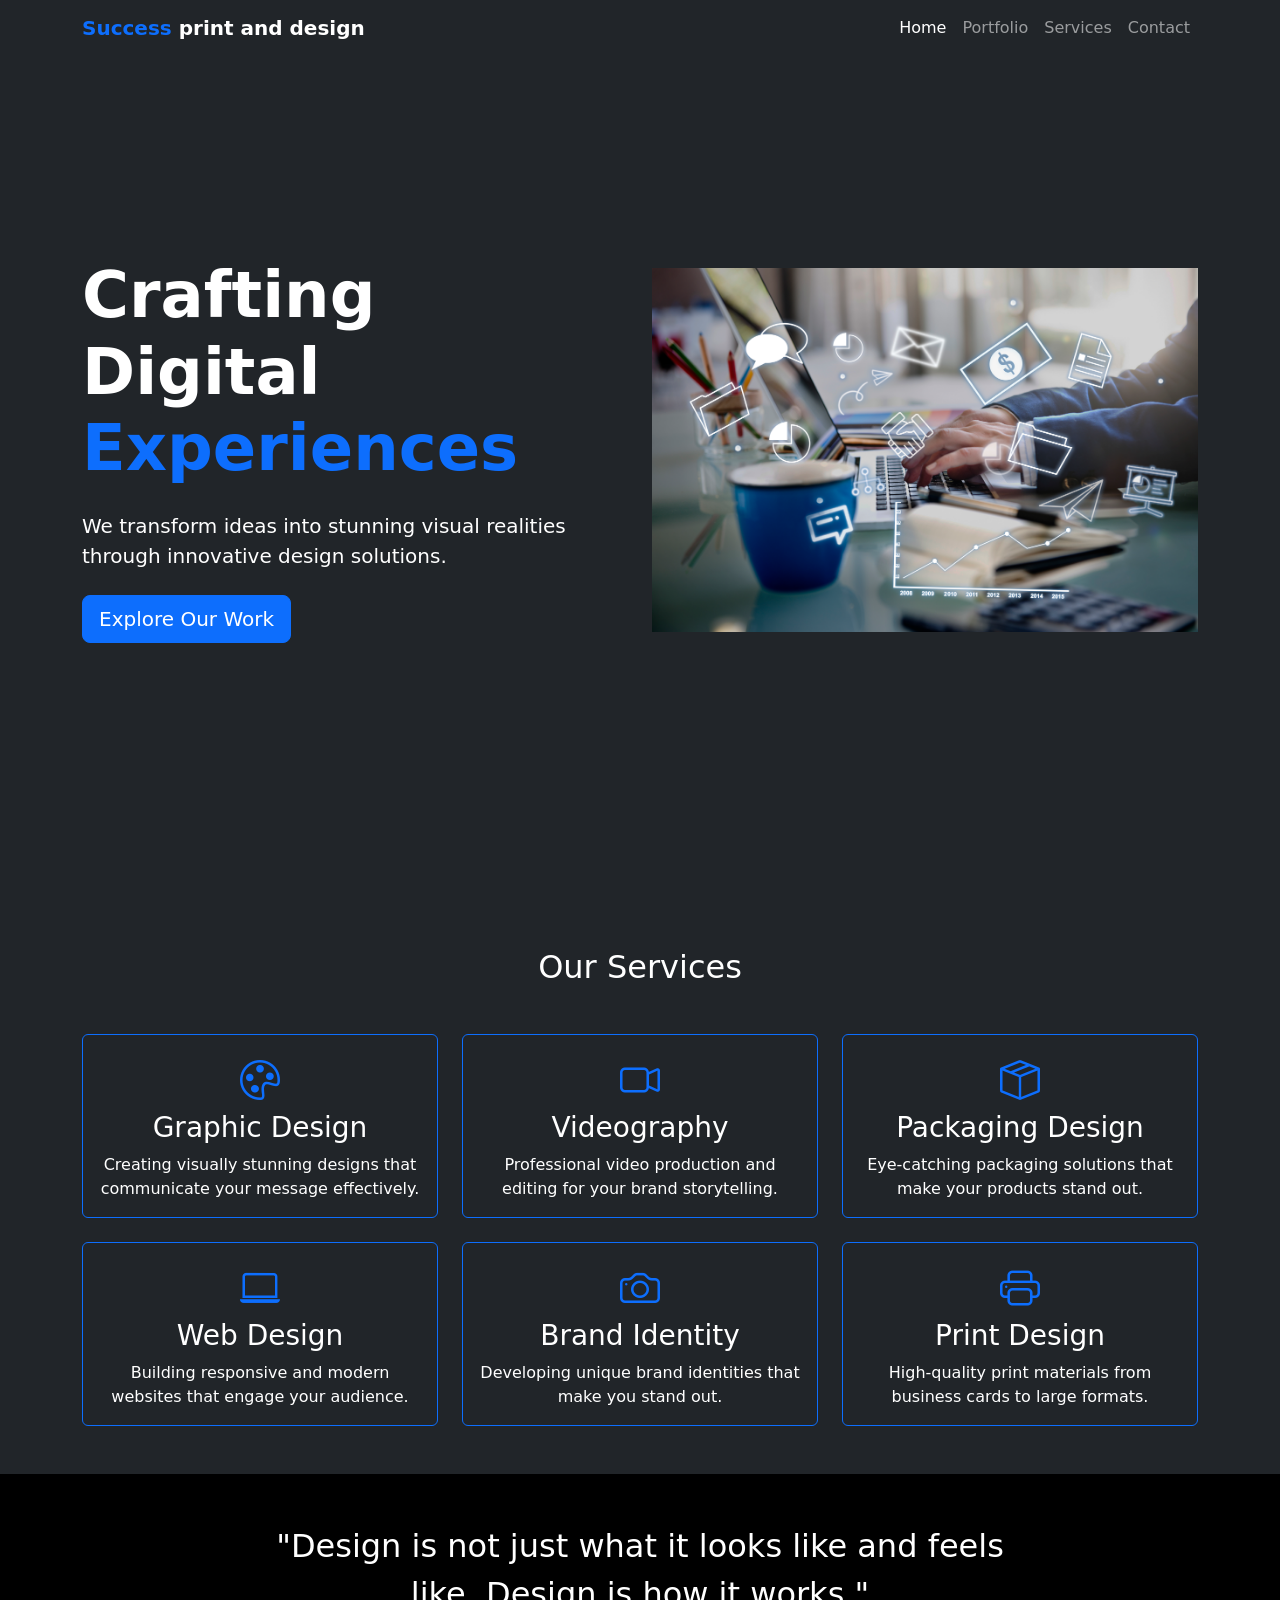
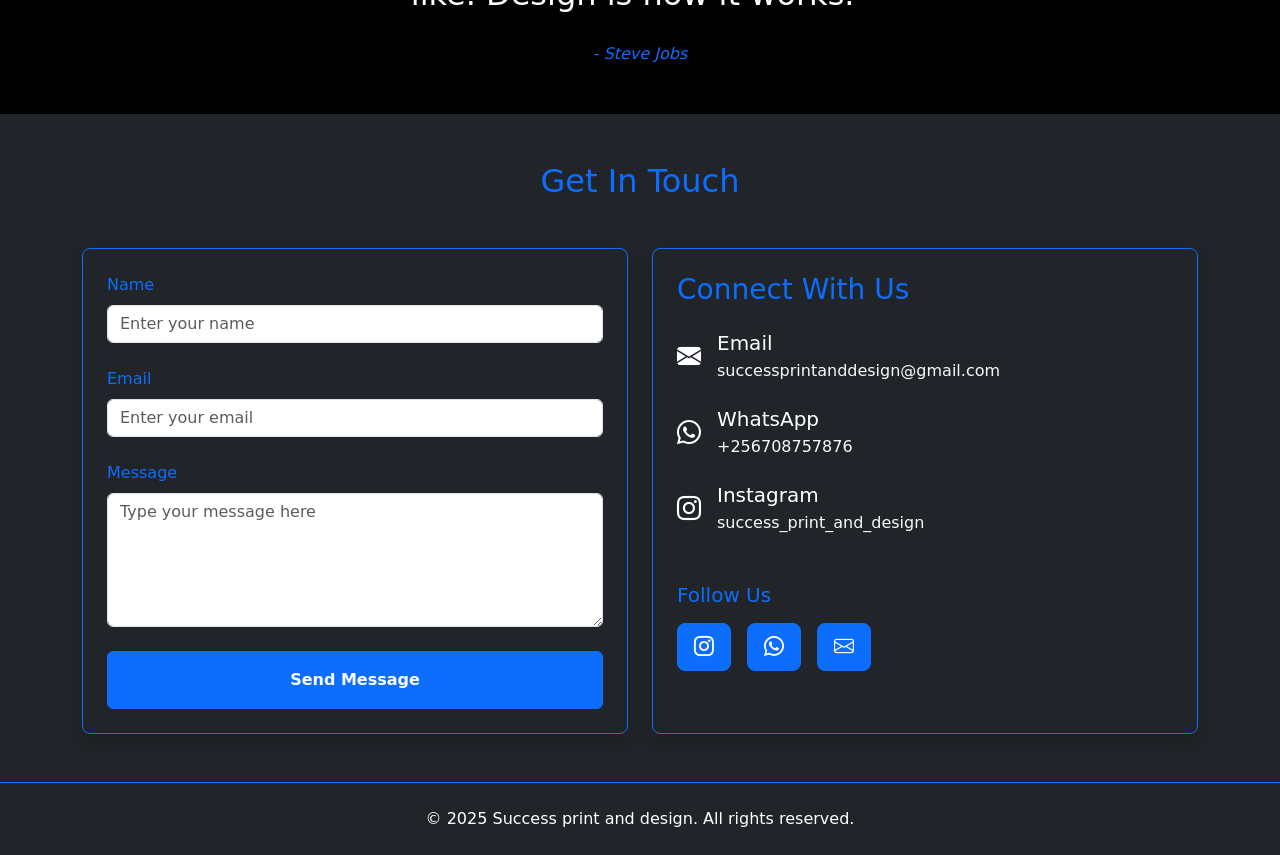
==== index.html @ 83ba0f4f "Add files via upload Initital commit" ====
<!DOCTYPE html>
<html lang="en">
<head>
    <meta charset="UTF-8">
    <meta name="viewport" content="width=device-width, initial-scale=1.0">
    <title>Graphics Design Studio</title>
    <!-- Bootstrap 5 CSS -->
    <link href="https://cdn.jsdelivr.net/npm/bootstrap@5.3.0/dist/css/bootstrap.min.css" rel="stylesheet">
    <!-- AOS Animation Library -->
    <link href="https://unpkg.com/aos@2.3.1/dist/aos.css" rel="stylesheet">
    <link rel="stylesheet" href="../css/styles.css">
    <link rel="stylesheet" href="../css/animations.css">
</head>
<body class="bg-dark text-white">
    <header>
        <nav class="navbar navbar-expand-lg navbar-dark bg-transparent fixed-top">
            <div class="container">
                <a class="navbar-brand fw-bold" href="#">
                    <span class="text-primary">Success</span> print and design
                </a>
                <button class="navbar-toggler" type="button" data-bs-toggle="collapse" data-bs-target="#navbarNav">
                    <span class="navbar-toggler-icon"></span>
                </button>
                <div class="collapse navbar-collapse" id="navbarNav">
                    <ul class="navbar-nav ms-auto">
                        <li class="nav-item">
                            <a class="nav-link active" href="index.html">Home</a>
                        </li>
                        <li class="nav-item">
                            <a class="nav-link" href="portfolio.html">Portfolio</a>
                        </li>
                        <li class="nav-item">
                            <a class="nav-link" href="services.html">Services</a>
                        </li>
                        <li class="nav-item">
                            <a class="nav-link" href="contact.html">Contact</a>
                        </li>
                    </ul>
                </div>
            </div>
        </nav>
    </header>

    <main>
        <section class="hero min-vh-100 d-flex align-items-center">
            <div class="container">
                <div class="row align-items-center">
                    <div class="col-lg-6" data-aos="fade-right">
                        <h1 class="display-3 fw-bold mb-4">Crafting Digital <span class="text-primary">Experiences</span></h1>
                        <p class="lead mb-4">We transform ideas into stunning visual realities through innovative design solutions.</p>
                        <a href="portfolio.html" class="btn btn-primary btn-lg">Explore Our Work</a>
                    </div>
                    <div class="col-lg-6" data-aos="fade-left">
                        <img src="../assets/image.jpg" alt="Design Illustration" class="img-fluid">
                    </div>
                </div>
            </div>
        </section> 
        <section class="services py-5">
            <div class="container">
                <h2 class="text-center mb-5" data-aos="fade-up">Our Services</h2>
                <div class="row g-4">
                    <div class="col-md-4" data-aos="zoom-in" data-aos-delay="100">
                        <div class="card bg-dark text-white border-primary">
                            <div class="card-body text-center">
                                <i class="bi bi-palette fs-1 text-primary mb-3"></i>
                                <h3 class="card-title">Graphic Design</h3>
                                <p class="card-text">Creating visually stunning designs that communicate your message effectively.</p>
                            </div>
                        </div>
                    </div>
                    <div class="col-md-4" data-aos="zoom-in" data-aos-delay="200">
                        <div class="card bg-dark text-white border-primary">
                            <div class="card-body text-center">
                                <i class="bi bi-camera-video fs-1 text-primary mb-3"></i>
                                <h3 class="card-title">Videography</h3>
                                <p class="card-text">Professional video production and editing for your brand storytelling.</p>
                            </div>
                        </div>
                    </div>
                    <div class="col-md-4" data-aos="zoom-in" data-aos-delay="300">
                        <div class="card bg-dark text-white border-primary">
                            <div class="card-body text-center">
                                <i class="bi bi-box-seam fs-1 text-primary mb-3"></i>
                                <h3 class="card-title">Packaging Design</h3>
                                <p class="card-text">Eye-catching packaging solutions that make your products stand out.</p>
                            </div>
                        </div>
                    </div>
                    <div class="col-md-4 mt-4" data-aos="zoom-in" data-aos-delay="400">
                        <div class="card bg-dark text-white border-primary">
                            <div class="card-body text-center">
                                <i class="bi bi-laptop fs-1 text-primary mb-3"></i>
                                <h3 class="card-title">Web Design</h3>
                                <p class="card-text">Building responsive and modern websites that engage your audience.</p>
                            </div>
                        </div>
                    </div>
                    <div class="col-md-4 mt-4" data-aos="zoom-in" data-aos-delay="500">
                        <div class="card bg-dark text-white border-primary">
                            <div class="card-body text-center">
                                <i class="bi bi-camera fs-1 text-primary mb-3"></i>
                                <h3 class="card-title">Brand Identity</h3>
                                <p class="card-text">Developing unique brand identities that make you stand out.</p>
                            </div>
                        </div>
                    </div>
                    <div class="col-md-4 mt-4" data-aos="zoom-in" data-aos-delay="600">
                        <div class="card bg-dark text-white border-primary">
                            <div class="card-body text-center">
                                <i class="bi bi-printer fs-1 text-primary mb-3"></i>
                                <h3 class="card-title">Print Design</h3>
                                <p class="card-text">High-quality print materials from business cards to large formats.</p>
                            </div>
                        </div>
                    </div>
                </div>
            </div>
        </section>

        <!-- Add Portfolio Preview Section 
        <section class="portfolio-preview py-5 bg-black">
            <div class="container">
                <h2 class="text-center mb-5" data-aos="fade-up">Recent Work</h2>
                <div class="row g-4">
                    <div class="col-md-4" data-aos="fade-up">
                        <div class="portfolio-item position-relative">
                            <img src="assets/portfolio-1.jpg" alt="Portfolio Item" class="img-fluid">
                            <div class="overlay d-flex align-items-center justify-content-center">
                                <a href="portfolio.html" class="btn btn-primary">View Project</a>
                            </div>
                        </div>
                    </div>
                    
                </div>
            </div>
        </section>-->

        <!-- Replace the testimonials section with this -->
<section class="quote-section py-5 bg-black">
    <div class="container">
        <div class="row justify-content-center">
            <div class="col-lg-8 text-center" data-aos="fade-up">
                <blockquote class="fs-2 fw-light mb-4">
                    "Design is not just what it looks like and feels like. Design is how it works."
                </blockquote>
                <cite class="text-primary">- Steve Jobs</cite>
            </div>
        </div>
    </div>
</section>

<!-- Replace the existing contact section -->
<section class="contact-section py-5 bg-darker">
    <div class="container">
        <h2 class="text-center mb-5 text-primary" data-aos="fade-up">Get In Touch</h2>
        <div class="row g-4">
            <div class="col-md-6" data-aos="fade-right">
                <form class="contact-form p-4 bg-dark border border-primary rounded-3 shadow">
                    <div class="mb-4">
                        <label class="form-label text-primary">Name</label>
                        <input type="text" class="form-control custom-input" placeholder="Enter your name" required>
                    </div>
                    <div class="mb-4">
                        <label class="form-label text-primary">Email</label>
                        <input type="email" class="form-control custom-input" placeholder="Enter your email" required>
                    </div>
                    <div class="mb-4">
                        <label class="form-label text-primary">Message</label>
                        <textarea class="form-control custom-input" rows="5" placeholder="Type your message here" required></textarea>
                    </div>
                    <button type="submit" class="btn btn-primary w-100 py-3 fw-bold">Send Message</button>
                </form>
            </div>
            <div class="col-md-6" data-aos="fade-left">
                <div class="contact-info p-4 bg-dark border border-primary rounded-3 shadow h-100">
                    <h3 class="text-primary mb-4">Connect With Us</h3>
                    <div class="contact-item mb-4">
                        <div class="d-flex align-items-center mb-3">
                            <div class="icon-box">
                                <i class="bi bi-envelope-fill fs-4"></i>
                            </div>
                            <div class="ms-3">
                                <h5 class="mb-1 text-white">Email</h5>
                                <a href="mailto:successprintanddesign@gmail.com" class="text-light text-decoration-none">successprintanddesign@gmail.com</a>
                            </div>
                        </div>
                    </div>
                    <div class="contact-item mb-4">
                        <div class="d-flex align-items-center mb-3">
                            <div class="icon-box">
                                <i class="bi bi-whatsapp fs-4"></i>
                            </div>
                            <div class="ms-3">
                                <h5 class="mb-1 text-white">WhatsApp</h5>
                                <a href="https://wa.me/1234567890" class="text-light text-decoration-none">+256708757876</a>
                            </div>
                        </div>
                    </div>
                    <div class="contact-item mb-4">
                        <div class="d-flex align-items-center">
                            <div class="icon-box">
                                <i class="bi bi-instagram fs-4"></i>
                            </div>
                            <div class="ms-3">
                                <h5 class="mb-1 text-white">Instagram</h5>
                                <a href="https://www.instagram.com/success_print_and_design?igsh=MTgxZWZiMHA0bHJtdA%3D%3D&utm_source=qr" class="text-light text-decoration-none">success_print_and_design</a>
                            </div>
                        </div>
                    </div>
                    <div class="social-links mt-5">
                        <h5 class="text-primary mb-3">Follow Us</h5>
                        <div class="d-flex gap-3">
                            <a href="https://www.instagram.com/success_print_and_design?igsh=MTgxZWZiMHA0bHJtdA%3D%3D&utm_source=qr" class="btn btn-primary btn-lg"><i class="bi bi-instagram"></i></a>
                            <a href="#" class="btn btn-primary btn-lg"><i class="bi bi-whatsapp"></i></a>
                            <a href="successprintanddesign.com" class="btn btn-primary btn-lg"><i class="bi bi-envelope"></i></a>
                        </div>
                    </div>
                </div>
            </div>
        </div>
    </div>
</section>
    </main>

    <footer class="py-4 border-top border-primary">
        <div class="container text-center">
            <p class="mb-0">&copy; 2025 Success print and design. All rights reserved.</p>
        </div>
    </footer>

    <!-- Bootstrap 5 JS Bundle -->
    <script src="https://cdn.jsdelivr.net/npm/bootstrap@5.3.0/dist/js/bootstrap.bundle.min.js"></script>
    <!-- AOS Animation Script -->
    <script src="https://unpkg.com/aos@2.3.1/dist/aos.js"></script>
    <!-- Bootstrap Icons -->
    <link rel="stylesheet" href="https://cdn.jsdelivr.net/npm/bootstrap-icons@1.7.2/font/bootstrap-icons.css">
    <script>
        AOS.init({
            duration: 1000,
            once: true
        });
    </script>
</body>
</html>
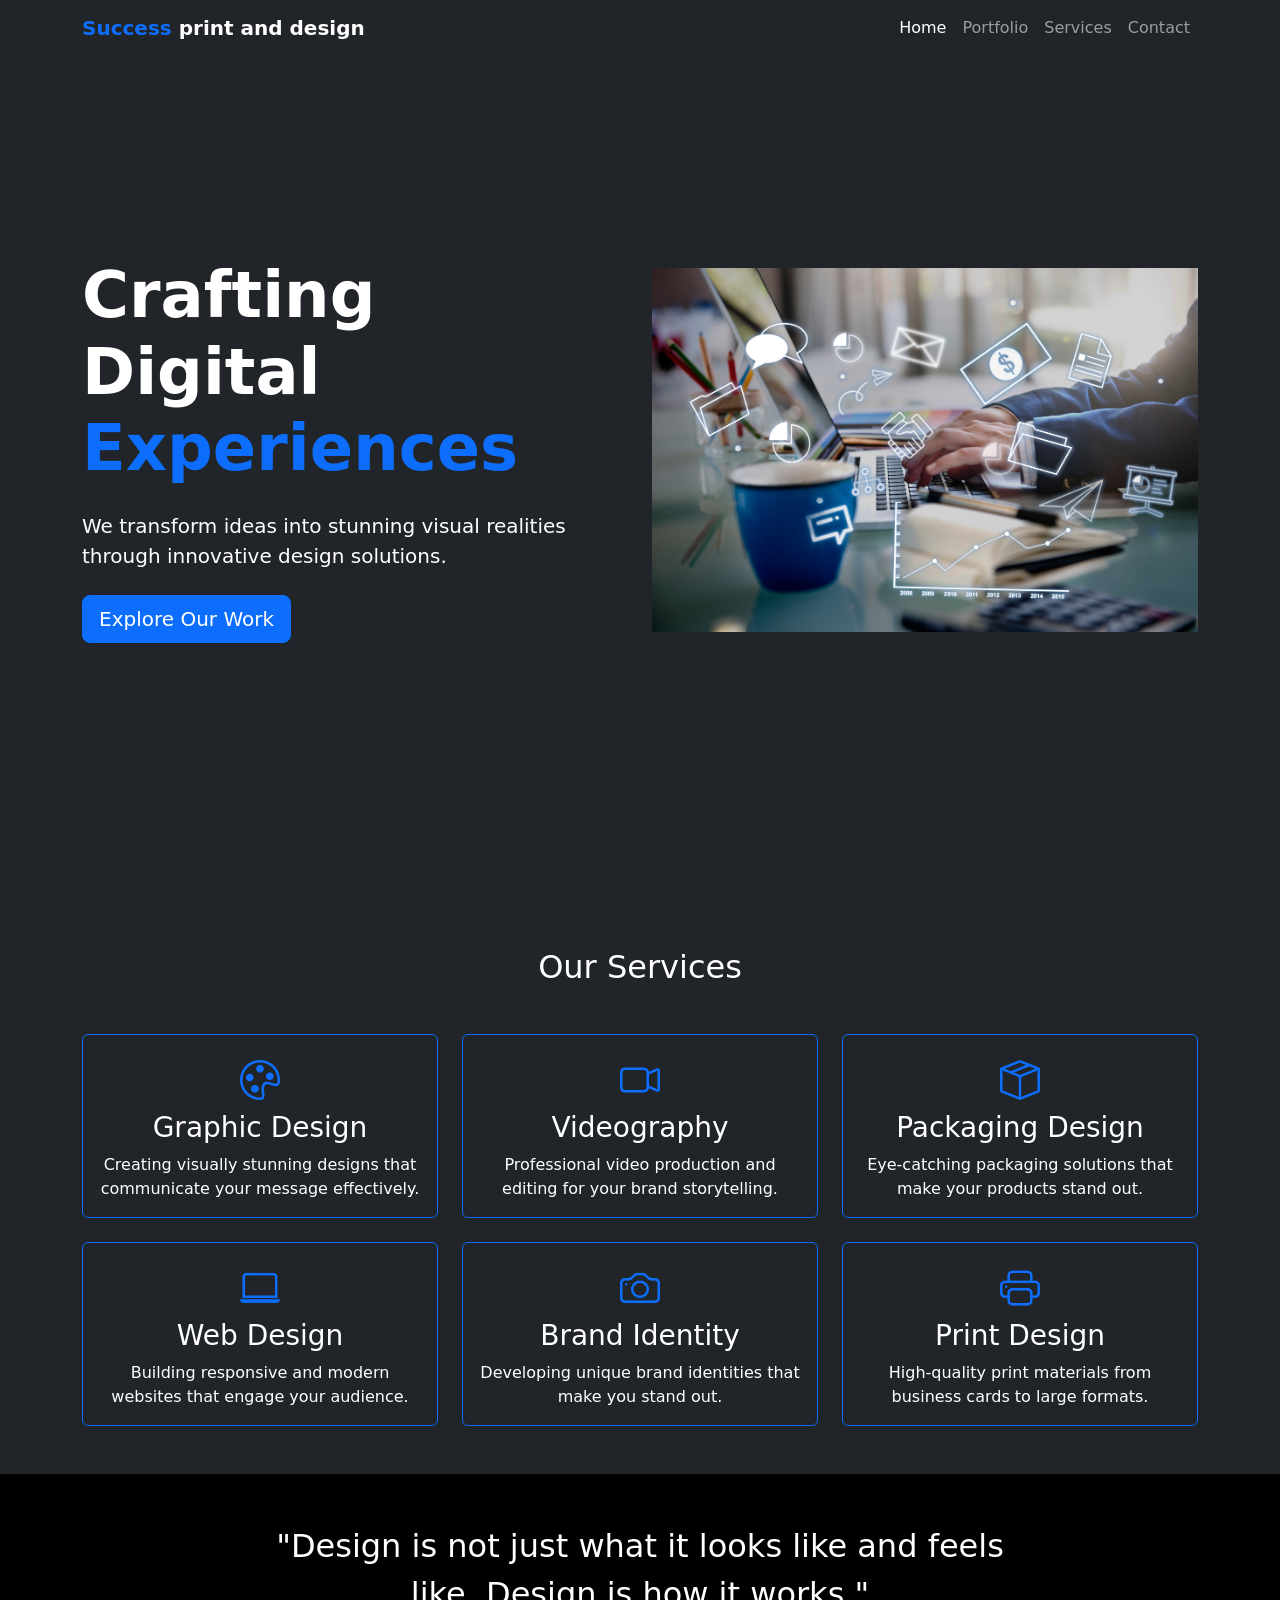
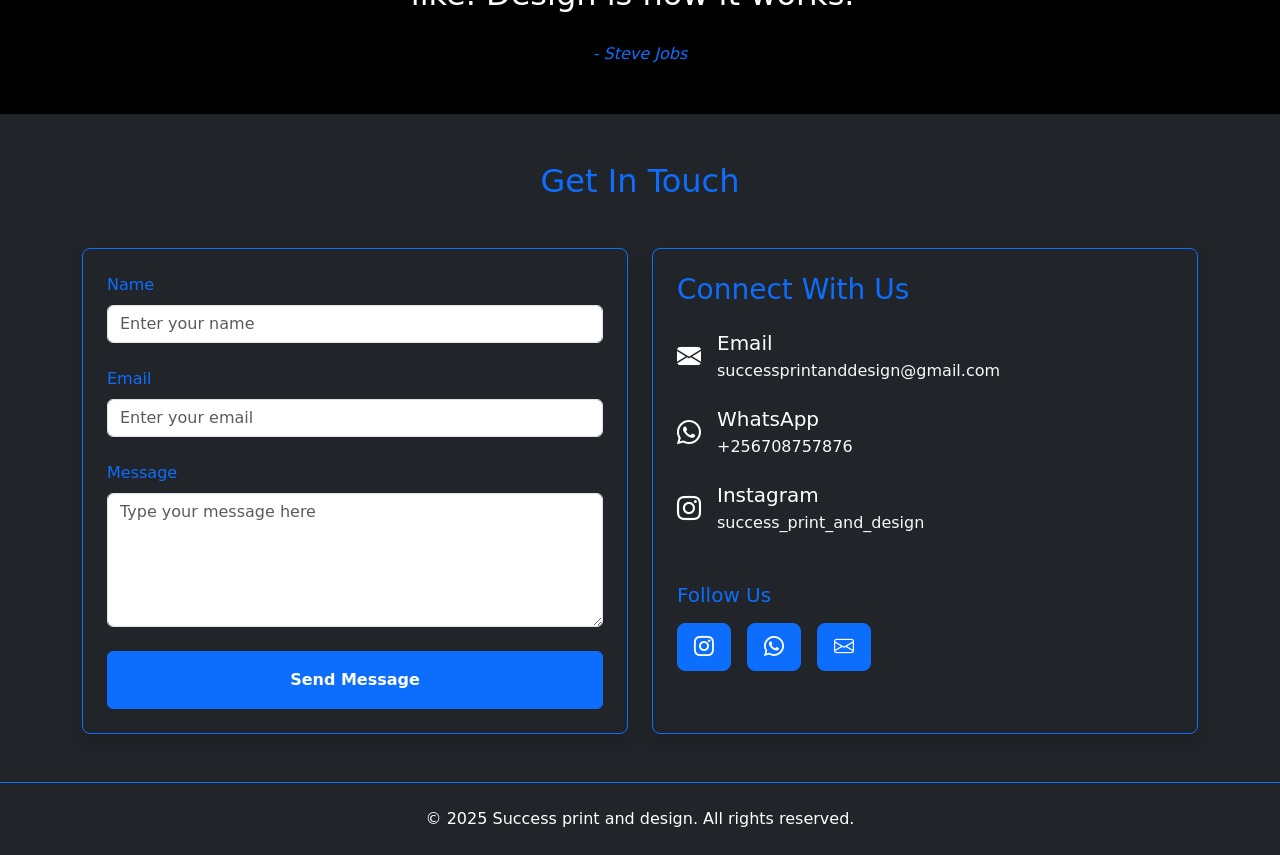
==== commit 78e7faa4: "Update index.html" ====
--- a/index.html
+++ b/index.html
@@ -51,7 +51,7 @@
                         <a href="portfolio.html" class="btn btn-primary btn-lg">Explore Our Work</a>
                     </div>
                     <div class="col-lg-6" data-aos="fade-left">
-                        <img src="../assets/image.jpg" alt="Design Illustration" class="img-fluid">
+                        <img src="/assets/image.jpg" alt="Design Illustration" class="img-fluid">
                     </div>
                 </div>
             </div>
@@ -242,4 +242,4 @@
         });
     </script>
 </body>
-</html>+</html>
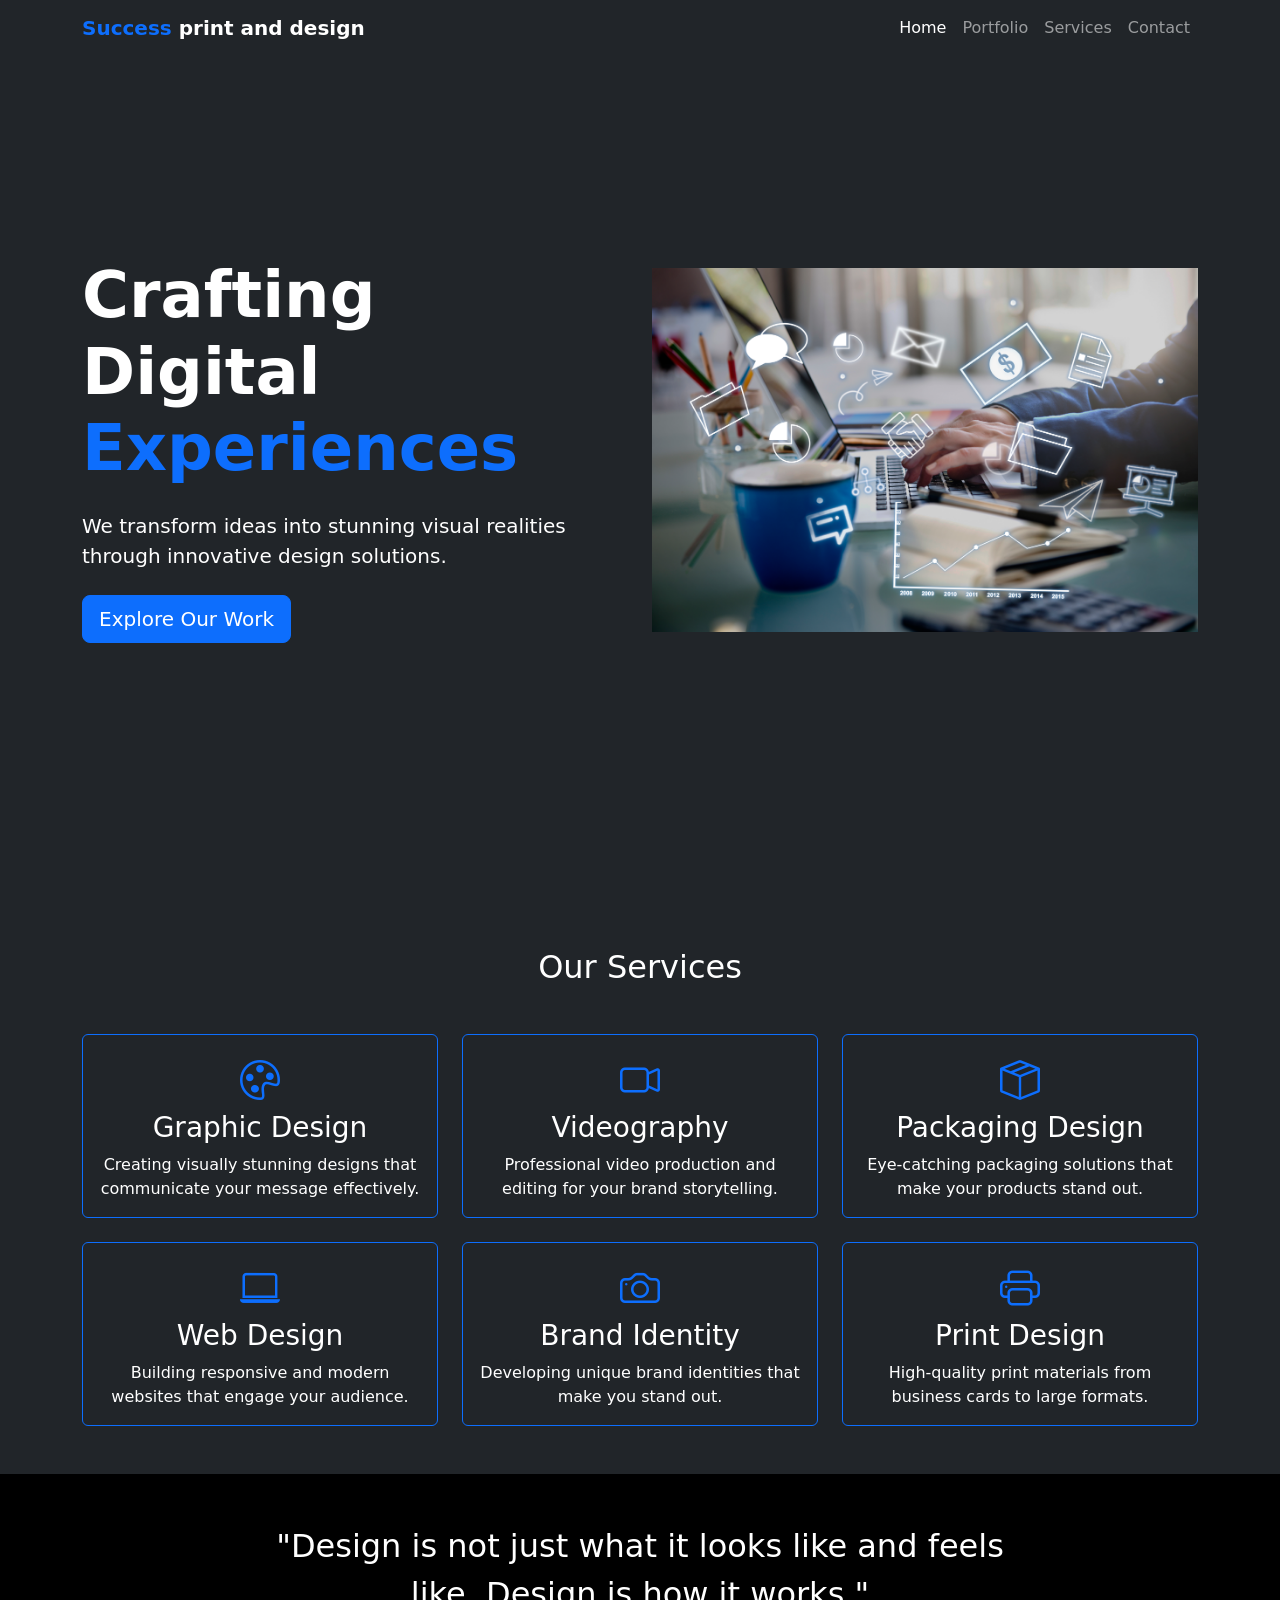
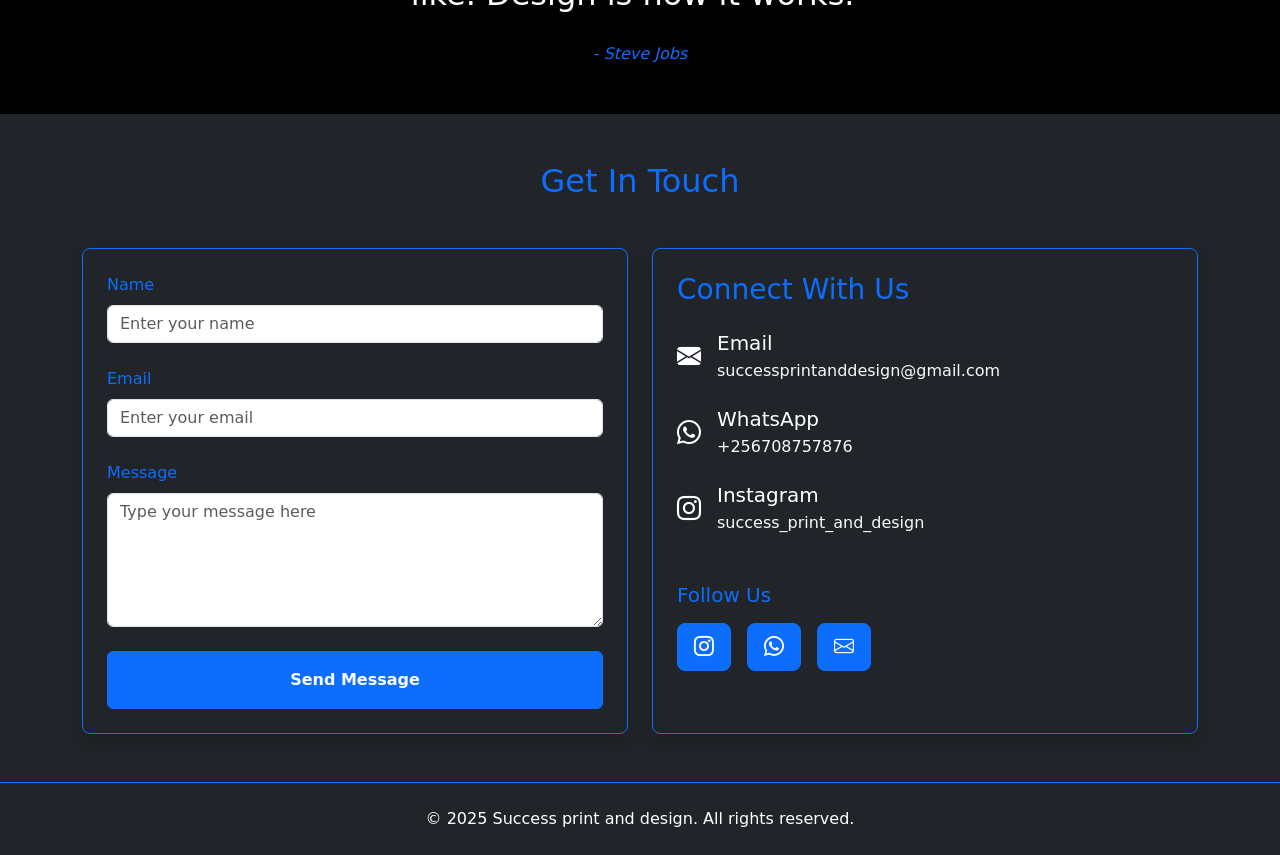
==== commit 1bd51f8a: "Update index.html" ====
--- a/index.html
+++ b/index.html
@@ -51,7 +51,7 @@
                         <a href="portfolio.html" class="btn btn-primary btn-lg">Explore Our Work</a>
                     </div>
                     <div class="col-lg-6" data-aos="fade-left">
-                        <img src="/assets/image.jpg" alt="Design Illustration" class="img-fluid">
+                        <img src="assets/image.jpg" alt="Design Illustration" class="img-fluid">
                     </div>
                 </div>
             </div>
